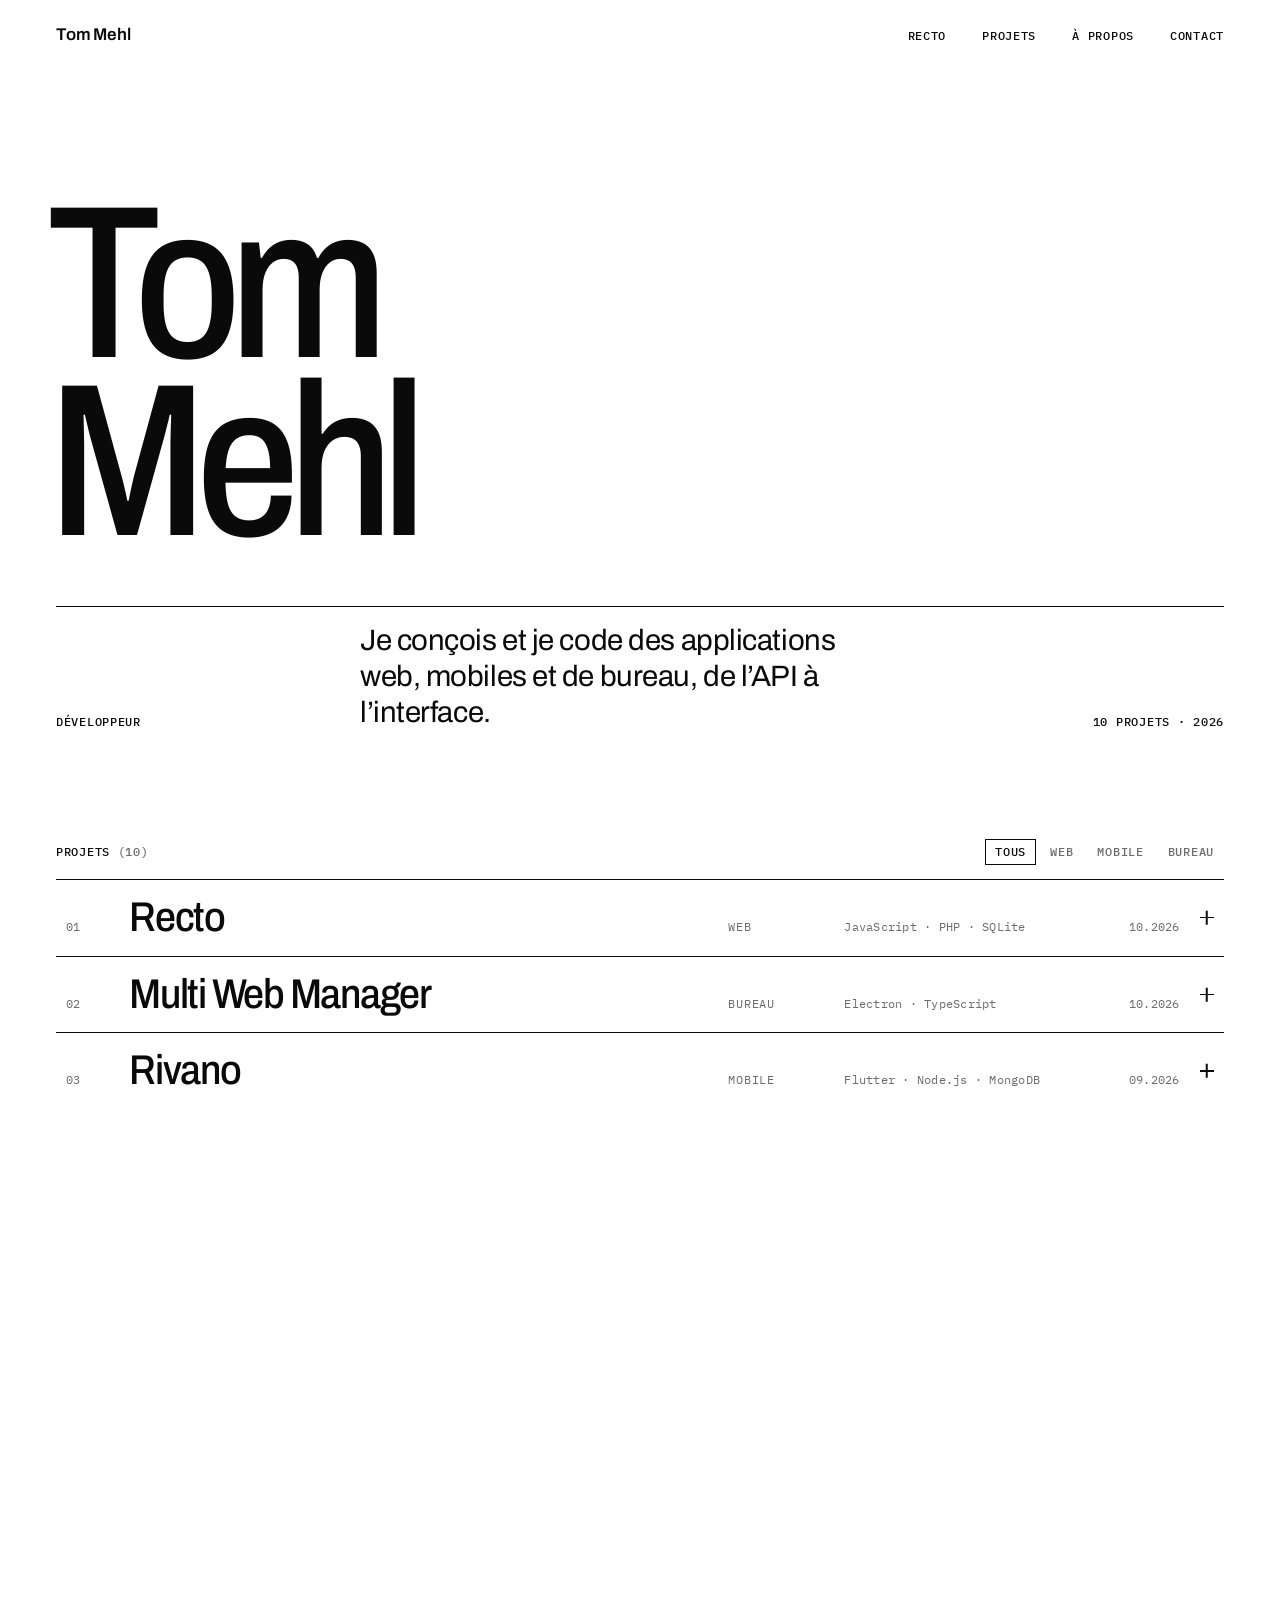
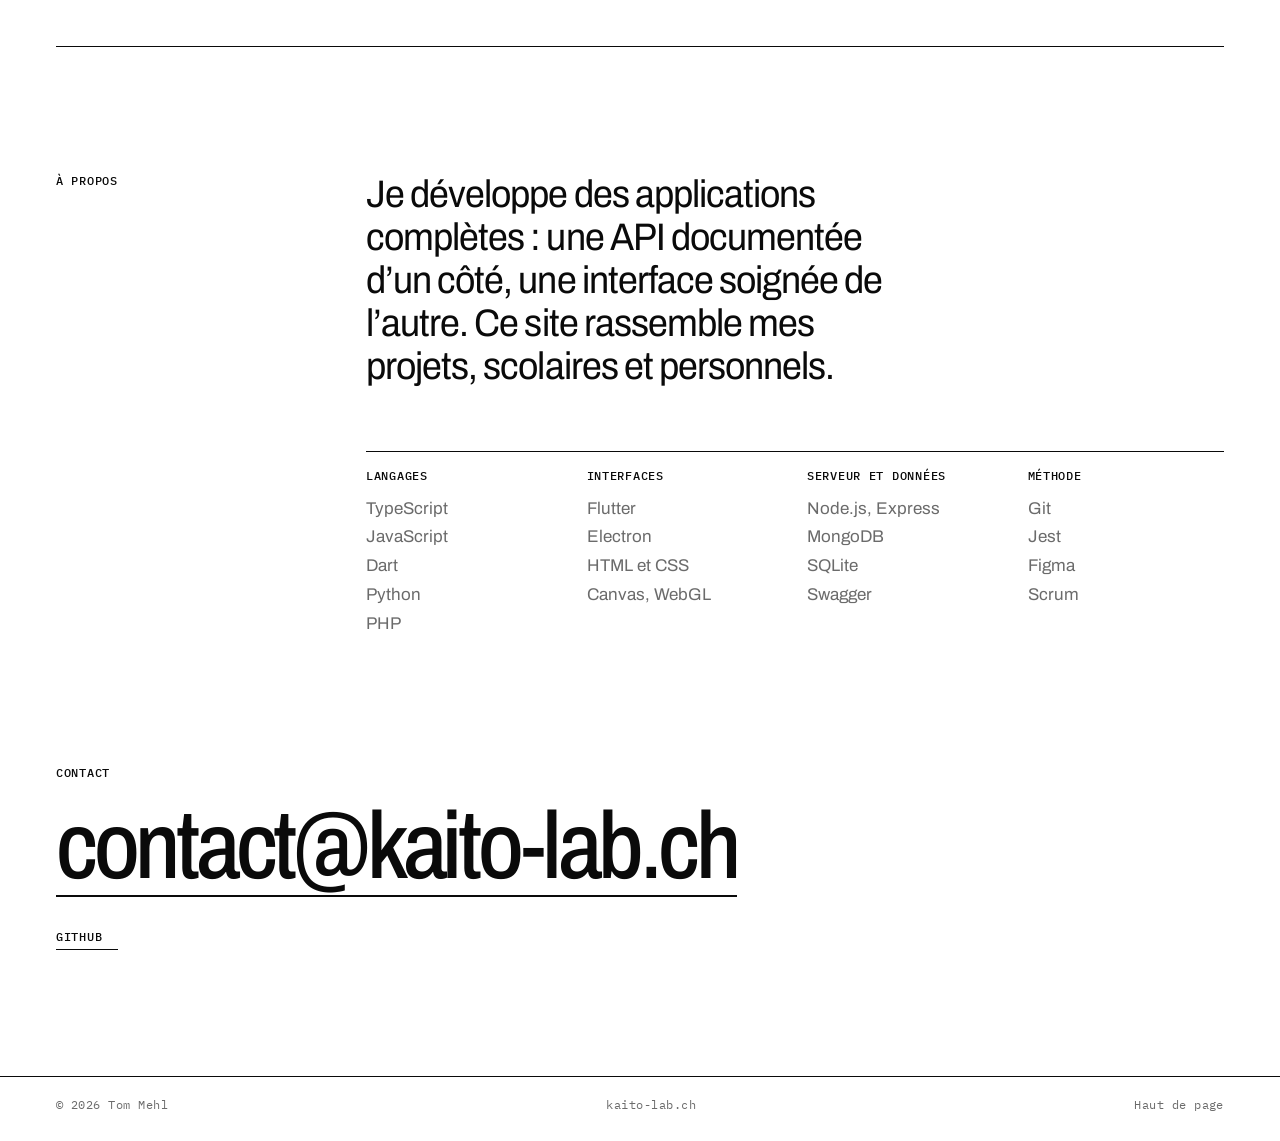
==== site/index.html @ 5cef2569 "Portfolio noir et blanc de kaito-lab.ch - Une page : index typographique des projets, filtres, aperç" ====
<!doctype html>
<html lang="fr">
<head>
  <meta charset="utf-8">
  <meta name="viewport" content="width=device-width, initial-scale=1">
  <title>Tom Mehl — Développeur</title>
  <meta name="description" content="Tom Mehl, développeur : applications web, mobiles et de bureau. Projets, outils et contact.">
  <meta name="theme-color" content="#ffffff" media="(prefers-color-scheme: light)">
  <meta name="theme-color" content="#0a0a0a" media="(prefers-color-scheme: dark)">
  <meta name="color-scheme" content="light dark">
  <meta property="og:title" content="Tom Mehl — Développeur">
  <meta property="og:description" content="Applications web, mobiles et de bureau.">
  <meta property="og:type" content="website">
  <link rel="icon" href="favicon.svg" type="image/svg+xml">
  <link rel="preload" href="fonts/archivo-latin-standard-normal.woff2" as="font" type="font/woff2" crossorigin>
  <link rel="stylesheet" href="css/style.css">
  <script>document.documentElement.classList.add('js')</script>
  <script src="js/main.js" defer></script>
</head>
<body>
<a class="skip" href="#projets">Aller aux projets</a>

<header class="top wrap">
  <a class="mark" href="#">Tom Mehl</a>
  <nav aria-label="Sections">
    <a href="/recto/">Recto</a>
    <a href="#projets">Projets</a>
    <a href="#a-propos">À propos</a>
    <a href="#contact">Contact</a>
  </nav>
</header>

<main>
  <section class="hero wrap" aria-labelledby="titre">
    <h1 id="titre">Tom<br>Mehl</h1>
    <div class="hero-foot">
      <p class="label">Développeur</p>
      <p class="lede">Je conçois et je code des applications web, mobiles et de bureau, de l’API à l’interface.</p>
      <p class="label right"><span id="count-hero">10</span> projets · 2026</p>
    </div>
  </section>

  <section class="projects wrap" id="projets" aria-labelledby="titre-projets">
    <div class="section-head">
      <h2 class="label" id="titre-projets">Projets <span class="count" id="count">(10)</span></h2>
      <div class="filters" role="group" aria-label="Filtrer les projets">
        <button type="button" data-filter="tous" aria-pressed="true">Tous</button>
        <button type="button" data-filter="web" aria-pressed="false">Web</button>
        <button type="button" data-filter="mobile" aria-pressed="false">Mobile</button>
        <button type="button" data-filter="bureau" aria-pressed="false">Bureau</button>
      </div>
    </div>

    <ol class="index">
      <li data-cat="web" id="recto">
        <details>
          <summary>
            <span class="n">01</span><span class="name">Recto</span>
            <span class="meta"><span class="kind">Web</span><span class="stack">JavaScript · PHP · SQLite</span><span class="date">10.2026</span></span><span class="toggle" aria-hidden="true"></span>
          </summary>
          <div class="body">
            <figure class="preview"><img src="img/recto.webp" width="1600" height="1000" loading="lazy" decoding="async" alt="Trois écrans de Recto : la liste des listes, une carte retournée et une question du mode Apprendre."></figure>
            <p class="desc">Application de révision inspirée de Quizlet, réduite à l’essentiel&nbsp;: on importe une liste, on la révise en mode Cartes ou Apprendre.</p>
            <ul class="points">
              <li>Import par copier-coller&nbsp;: séparateurs devinés (tabulation, «&nbsp;-&nbsp;», «&nbsp;:&nbsp;»…), aperçu en direct.</li>
              <li>Mode Apprendre par paliers d’environ 7 cartes&nbsp;: choix multiple, puis réponse écrite qui pardonne les fautes de frappe.</li>
              <li>Anneaux de progression animés et mini-succès pour donner envie de continuer.</li>
              <li>Sans compte dans le navigateur, ou avec un compte pour retrouver ses listes partout.</li>
            </ul>
            <p class="links"><a href="/recto/">Ouvrir</a><a href="https://github.com/kaitoooooooooooooooooooo/recto" target="_blank" rel="noopener">Code</a></p>
          </div>
        </details>
      </li>

      <li data-cat="bureau" id="multi-web-manager">
        <details>
          <summary>
            <span class="n">02</span><span class="name">Multi Web Manager</span>
            <span class="meta"><span class="kind">Bureau</span><span class="stack">Electron · TypeScript</span><span class="date">10.2026</span></span><span class="toggle" aria-hidden="true"></span>
          </summary>
          <div class="body">
            <figure class="preview"><svg class="schema" viewBox="0 0 1600 1000" role="img" aria-labelledby="mwm-schema">
              <title id="mwm-schema">Schéma : à gauche le mur de 20 pages web en grille, le même curseur reproduit dans chaque cellule ; à droite la console d’administration.</title>
              <text x="90" y="180" class="mono">ÉCRAN 1 — LE MUR</text>
              <rect x="80" y="200" width="896" height="568" class="ln thick"/>
              <rect x="90" y="210" width="166" height="128" class="ln"/><text x="100" y="232" class="mono sm">01</text><path d="M104 252h138M104 268h106M104 284h122" class="ln faint"/><path d="M194 294l0 26 7 -7 5 11 5 -2 -5 -11 10 0z" class="cur ghost"/><rect x="266" y="210" width="166" height="128" class="ln"/><text x="276" y="232" class="mono sm">02</text><path d="M280 252h138M280 268h106M280 284h122" class="ln faint"/><path d="M370 294l0 26 7 -7 5 11 5 -2 -5 -11 10 0z" class="cur ghost"/><rect x="442" y="210" width="166" height="128" class="ln"/><text x="452" y="232" class="mono sm">03</text><path d="M456 252h138M456 268h106M456 284h122" class="ln faint"/><path d="M546 294l0 26 7 -7 5 11 5 -2 -5 -11 10 0z" class="cur ghost"/><rect x="618" y="210" width="166" height="128" class="ln"/><text x="628" y="232" class="mono sm">04</text><path d="M632 252h138M632 268h106M632 284h122" class="ln faint"/><path d="M722 294l0 26 7 -7 5 11 5 -2 -5 -11 10 0z" class="cur ghost"/><rect x="794" y="210" width="166" height="128" class="ln"/><text x="804" y="232" class="mono sm">05</text><path d="M808 252h138M808 268h106M808 284h122" class="ln faint"/><path d="M898 294l0 26 7 -7 5 11 5 -2 -5 -11 10 0z" class="cur ghost"/><rect x="90" y="348" width="166" height="128" class="ln"/><text x="100" y="370" class="mono sm">06</text><path d="M104 390h138M104 406h106M104 422h122" class="ln faint"/><path d="M194 432l0 26 7 -7 5 11 5 -2 -5 -11 10 0z" class="cur ghost"/><rect x="266" y="348" width="166" height="128" class="ln"/><text x="276" y="370" class="mono sm">07</text><path d="M280 390h138M280 406h106M280 422h122" class="ln faint"/><path d="M370 432l0 26 7 -7 5 11 5 -2 -5 -11 10 0z" class="cur"/><rect x="442" y="348" width="166" height="128" class="ln"/><text x="452" y="370" class="mono sm">08</text><path d="M456 390h138M456 406h106M456 422h122" class="ln faint"/><path d="M546 432l0 26 7 -7 5 11 5 -2 -5 -11 10 0z" class="cur ghost"/><rect x="618" y="348" width="166" height="128" class="ln"/><text x="628" y="370" class="mono sm">09</text><path d="M632 390h138M632 406h106M632 422h122" class="ln faint"/><path d="M722 432l0 26 7 -7 5 11 5 -2 -5 -11 10 0z" class="cur ghost"/><rect x="794" y="348" width="166" height="128" class="ln"/><text x="804" y="370" class="mono sm">10</text><path d="M808 390h138M808 406h106M808 422h122" class="ln faint"/><path d="M898 432l0 26 7 -7 5 11 5 -2 -5 -11 10 0z" class="cur ghost"/><rect x="90" y="486" width="166" height="128" class="ln"/><text x="100" y="508" class="mono sm">11</text><path d="M104 528h138M104 544h106M104 560h122" class="ln faint"/><path d="M194 570l0 26 7 -7 5 11 5 -2 -5 -11 10 0z" class="cur ghost"/><rect x="266" y="486" width="166" height="128" class="ln"/><text x="276" y="508" class="mono sm">12</text><path d="M280 528h138M280 544h106M280 560h122" class="ln faint"/><path d="M370 570l0 26 7 -7 5 11 5 -2 -5 -11 10 0z" class="cur ghost"/><rect x="442" y="486" width="166" height="128" class="ln"/><text x="452" y="508" class="mono sm">13</text><path d="M456 528h138M456 544h106M456 560h122" class="ln faint"/><path d="M546 570l0 26 7 -7 5 11 5 -2 -5 -11 10 0z" class="cur ghost"/><rect x="618" y="486" width="166" height="128" class="ln"/><text x="628" y="508" class="mono sm">14</text><path d="M632 528h138M632 544h106M632 560h122" class="ln faint"/><path d="M722 570l0 26 7 -7 5 11 5 -2 -5 -11 10 0z" class="cur ghost"/><rect x="794" y="486" width="166" height="128" class="ln"/><text x="804" y="508" class="mono sm">15</text><path d="M808 528h138M808 544h106M808 560h122" class="ln faint"/><path d="M898 570l0 26 7 -7 5 11 5 -2 -5 -11 10 0z" class="cur ghost"/><rect x="90" y="624" width="166" height="128" class="ln"/><text x="100" y="646" class="mono sm">16</text><path d="M104 666h138M104 682h106M104 698h122" class="ln faint"/><path d="M194 708l0 26 7 -7 5 11 5 -2 -5 -11 10 0z" class="cur ghost"/><rect x="266" y="624" width="166" height="128" class="ln"/><text x="276" y="646" class="mono sm">17</text><path d="M280 666h138M280 682h106M280 698h122" class="ln faint"/><path d="M370 708l0 26 7 -7 5 11 5 -2 -5 -11 10 0z" class="cur ghost"/><rect x="442" y="624" width="166" height="128" class="ln"/><text x="452" y="646" class="mono sm">18</text><path d="M456 666h138M456 682h106M456 698h122" class="ln faint"/><path d="M546 708l0 26 7 -7 5 11 5 -2 -5 -11 10 0z" class="cur ghost"/><rect x="618" y="624" width="166" height="128" class="ln"/><text x="628" y="646" class="mono sm">19</text><path d="M632 666h138M632 682h106M632 698h122" class="ln faint"/><path d="M722 708l0 26 7 -7 5 11 5 -2 -5 -11 10 0z" class="cur ghost"/><rect x="794" y="624" width="166" height="128" class="ln"/><text x="804" y="646" class="mono sm">20</text><path d="M808 666h138M808 682h106M808 698h122" class="ln faint"/><path d="M898 708l0 26 7 -7 5 11 5 -2 -5 -11 10 0z" class="cur ghost"/>
              <text x="1040" y="180" class="mono">ÉCRAN 2 — LA CONSOLE</text>
              <rect x="1040" y="200" width="480" height="568" class="ln thick"/>
              <text x="1064" y="250" class="mono">MULTI WEB MANAGER</text><text x="1496" y="250" class="mono sm" text-anchor="end">20 INSTANCES</text>
              <path d="M1040 276h480M1210 276v492" class="ln"/>
              <circle cx="1102" cy="318" r="5" class="dot"/><text x="1118" y="324" class="mono sm">WEB 01</text><circle cx="1102" cy="356" r="5" class="dot"/><text x="1118" y="362" class="mono sm">WEB 02</text><circle cx="1102" cy="394" r="5" class="dot"/><text x="1118" y="400" class="mono sm">WEB 03</text><circle cx="1102" cy="432" r="5" class="dot"/><text x="1118" y="438" class="mono sm">WEB 04</text><circle cx="1102" cy="470" r="5" class="dot"/><text x="1118" y="476" class="mono sm">WEB 05</text><circle cx="1102" cy="508" r="5" class="dot"/><text x="1118" y="514" class="mono sm">WEB 06</text><circle cx="1102" cy="546" r="5" class="dot"/><text x="1118" y="552" class="mono sm">WEB 07</text><circle cx="1102" cy="584" r="5" class="dot"/><text x="1118" y="590" class="mono sm">WEB 08</text><text x="1118" y="636" class="mono sm">…</text>
              <text x="1232" y="318" class="sans">Toutes les instances</text>
              <text x="1232" y="352" class="mono sm">même site · même zoom</text>
              <rect x="1232" y="378" width="18" height="18" class="ln"/><path d="M1236 387l4 4 7-8" class="ln"/>
              <text x="1262" y="393" class="mono sm">répliquer la souris</text>
              <path d="M1232 430h264" class="ln faint"/>
              <text x="1232" y="470" class="sans">Instance choisie</text>
              <text x="1232" y="504" class="mono sm">adresse · recharger · zoom</text>
              <path d="M1232 540h264" class="ln faint"/>
              <text x="1232" y="580" class="sans">Grille · écrans</text>
              <text x="1232" y="614" class="mono sm">5 × 4 · automatique</text>
              <text x="90" y="830" class="mono sm">Un clic dans la cellule 07 est reproduit au même endroit dans toutes les autres.</text>
            </svg></figure>
            <p class="desc">Navigateur multi-instance pour Windows&nbsp;: jusqu’à vingt pages web isolées en grille sur un écran, pilotées depuis une console d’administration sur un second écran.</p>
            <ul class="points">
              <li>Chaque cellule est un vrai navigateur isolé&nbsp;: cookies, stockage et session séparés.</li>
              <li>Réplication de la souris&nbsp;: un clic dans une cellule est reproduit dans toutes les autres.</li>
              <li>Au redémarrage, la même grille rouvre les mêmes pages.</li>
            </ul>
            <p class="links"><a href="https://github.com/kaitoooooooooooooooooooo/MultiWebManager" target="_blank" rel="noopener">Code</a></p>
          </div>
        </details>
      </li>

      <li data-cat="mobile" id="rivano">
        <details>
          <summary>
            <span class="n">03</span><span class="name">Rivano</span>
            <span class="meta"><span class="kind">Mobile</span><span class="stack">Flutter · Node.js · MongoDB</span><span class="date">09.2026</span></span><span class="toggle" aria-hidden="true"></span>
          </summary>
          <div class="body">
            <figure class="preview"><img src="img/rivano.webp" width="1600" height="1000" loading="lazy" decoding="async" alt="Rivano : liste des voitures, fiche d’un véhicule et panneau de filtres."></figure>
            <p class="desc">Application de location de voitures de luxe&nbsp;: un catalogue servi par une API REST, affiché dans une application Flutter fidèle à sa maquette Figma. Projet de troisième année, mené en Scrum.</p>
            <ul class="points">
              <li>API Express et MongoDB documentée avec Swagger, testée avec Jest et Supertest.</li>
              <li>État géré avec Riverpod&nbsp;; chaque écran traite le chargement, l’erreur et les données.</li>
              <li>Recherche, filtres et fiche détaillée de chaque véhicule.</li>
            </ul>
            <p class="links"><a href="https://github.com/kaitoooooooooooooooooooo/car-rental" target="_blank" rel="noopener">Code</a></p>
          </div>
        </details>
      </li>

      <li data-cat="bureau" id="pdf-to-markdown">
        <details>
          <summary>
            <span class="n">04</span><span class="name">PDF to Markdown</span>
            <span class="meta"><span class="kind">Bureau</span><span class="stack">Python</span><span class="date">06.2026</span></span><span class="toggle" aria-hidden="true"></span>
          </summary>
          <div class="body">
            <figure class="preview"><img src="img/pdf-to-markdown.webp" width="1600" height="1000" loading="lazy" decoding="async" alt="La fenêtre de PDF to Markdown après la conversion de trois fichiers."></figure>
            <p class="desc">Petite application de bureau qui convertit d’un coup tous les PDF d’un dossier en fichiers Markdown, enregistrés à côté des originaux.</p>
            <ul class="points">
              <li>Un seul fichier .exe pour Windows, sans installation.</li>
              <li>Extraction du texte avec pdfplumber, empaquetage avec PyInstaller.</li>
            </ul>
            <p class="links"><a href="https://github.com/kaitoooooooooooooooooooo/pdf-to-markdown-toolkit/releases/latest" target="_blank" rel="noopener">Télécharger</a><a href="https://github.com/kaitoooooooooooooooooooo/pdf-to-markdown-toolkit" target="_blank" rel="noopener">Code</a></p>
          </div>
        </details>
      </li>

      <li data-cat="web" id="nova-strike">
        <details>
          <summary>
            <span class="n">05</span><span class="name">Nova Strike</span>
            <span class="meta"><span class="kind">Web</span><span class="stack">TypeScript · Canvas</span><span class="date">06.2026</span></span><span class="toggle" aria-hidden="true"></span>
          </summary>
          <div class="body">
            <figure class="preview"><img src="img/nova-strike.webp" width="1600" height="1000" loading="lazy" decoding="async" alt="L’écran d’accueil de Nova Strike, avec le score, les bonus et les améliorations."></figure>
            <p class="desc">Jeu de tir spatial dans le navigateur, écrit en TypeScript et dessiné dans un canvas HTML.</p>
            <ul class="points">
              <li>Météores et aliens à abattre, bonus à ramasser.</li>
              <li>Améliorations&nbsp;: vitesse, dégâts, vie supplémentaire.</li>
              <li>Explosions animées image par image.</li>
            </ul>
            <p class="links"><a href="https://kaitoooooooooooooooooooo.github.io/Nova-Strike/" target="_blank" rel="noopener">Jouer</a><a href="https://github.com/kaitoooooooooooooooooooo/Nova-Strike" target="_blank" rel="noopener">Code</a></p>
          </div>
        </details>
      </li>

      <li data-cat="mobile" id="bookedo">
        <details>
          <summary>
            <span class="n">06</span><span class="name">Bookedo</span>
            <span class="meta"><span class="kind">Mobile</span><span class="stack">Flutter</span><span class="date">06.2026</span></span><span class="toggle" aria-hidden="true"></span>
          </summary>
          <div class="body">
            <figure class="preview"><img src="img/bookedo.webp" width="1600" height="1000" loading="lazy" decoding="async" alt="Bookedo : accueil, bibliothèque et fiche d’un livre."></figure>
            <p class="desc">Application de bibliothèque personnelle en Flutter.</p>
            <p class="links"><a href="https://github.com/kaitoooooooooooooooooooo/Bookedo" target="_blank" rel="noopener">Code</a></p>
          </div>
        </details>
      </li>

      <li data-cat="web" id="crypto-widget">
        <details>
          <summary>
            <span class="n">07</span><span class="name">Crypto Widget</span>
            <span class="meta"><span class="kind">Web</span><span class="stack">HTML · JavaScript</span><span class="date">04.2026</span></span><span class="toggle" aria-hidden="true"></span>
          </summary>
          <div class="body">
            <figure class="preview"><img src="img/crypto-widget.webp" width="1600" height="1000" loading="lazy" decoding="async" alt="Le widget Crypto : cours du bitcoin et graphique sur sept jours."></figure>
            <p class="desc">Cours d’une cryptomonnaie en direct, avec un graphique sur un jour à un an, le choix de la devise et une actualisation automatique.</p>
            <ul class="points">
              <li>Un seul fichier HTML, à glisser dans une page de nouvel onglet.</li>
              <li>Couleurs de hausse, de baisse et de fond personnalisables.</li>
            </ul>
            <p class="links"><a href="https://kaitoooooooooooooooooooo.github.io/cryptoTrackerWidget/" target="_blank" rel="noopener">Démo</a><a href="https://github.com/kaitoooooooooooooooooooo/cryptoTrackerWidget" target="_blank" rel="noopener">Code</a></p>
          </div>
        </details>
      </li>

      <li data-cat="mobile" id="neodex">
        <details>
          <summary>
            <span class="n">08</span><span class="name">NeoDex</span>
            <span class="meta"><span class="kind">Mobile</span><span class="stack">Flutter · Node.js · MongoDB</span><span class="date">03.2026</span></span><span class="toggle" aria-hidden="true"></span>
          </summary>
          <div class="body">
            <figure class="preview"><img src="img/neodex.webp" width="1600" height="1000" loading="lazy" decoding="async" alt="NeoDex : liste des Pokémon, fiche de Bulbizarre et tirage au hasard."></figure>
            <p class="desc">Application Pokémon complète&nbsp;: les 1025 Pokémon et leurs formes chromatiques, une recherche par nom, numéro ou type, et un Pokédex personnel.</p>
            <ul class="points">
              <li>Client Flutter en architecture par fonctionnalités, avec Riverpod et GoRouter.</li>
              <li>API REST Express (MVC) documentée avec Swagger.</li>
              <li>Tirage d’un Pokémon au hasard, animé avec Lottie.</li>
            </ul>
            <p class="links"><a href="https://github.com/kaitoooooooooooooooooooo/pokemon-app" target="_blank" rel="noopener">Code</a></p>
          </div>
        </details>
      </li>

      <li data-cat="web" id="3d-viewer">
        <details>
          <summary>
            <span class="n">09</span><span class="name">3D Viewer</span>
            <span class="meta"><span class="kind">Web</span><span class="stack">JavaScript · WebGL</span><span class="date">03.2026</span></span><span class="toggle" aria-hidden="true"></span>
          </summary>
          <div class="body">
            <figure class="preview"><img src="img/3d-viewer.webp" width="1600" height="1000" loading="lazy" decoding="async" alt="3D Viewer : un modèle de voiture chargé, avec le panneau des réglages."></figure>
            <p class="desc">Visionneuse 3D légère qui tourne entièrement dans le navigateur, pensée comme un widget pour une page de nouvel onglet.</p>
            <ul class="points">
              <li>Glisser-déposer d’un modèle, rotation automatique, contrôle à la souris ou au doigt.</li>
              <li>Matériaux verre, filaire ou plein&nbsp;; lumière réglable en direct.</li>
              <li>Modèles gardés dans le navigateur (IndexedDB), sans serveur.</li>
            </ul>
            <p class="links"><a href="https://kaitoooooooooooooooooooo.github.io/3dview.github.io/" target="_blank" rel="noopener">Démo</a><a href="https://github.com/kaitoooooooooooooooooooo/3dview.github.io" target="_blank" rel="noopener">Code</a></p>
          </div>
        </details>
      </li>

      <li data-cat="web" id="countdown-widget">
        <details>
          <summary>
            <span class="n">10</span><span class="name">Countdown Widget</span>
            <span class="meta"><span class="kind">Web</span><span class="stack">HTML · CSS · JavaScript</span><span class="date">03.2026</span></span><span class="toggle" aria-hidden="true"></span>
          </summary>
          <div class="body">
            <figure class="preview"><img src="img/countdown-widget.webp" width="1600" height="1000" loading="lazy" decoding="async" alt="Le widget Countdown, prêt à compter les jours jusqu’à un événement."></figure>
            <p class="desc">Compte à rebours personnalisable&nbsp;: nom de l’événement, date cible, couleurs, thème, taille et unités affichées.</p>
            <p class="links"><a href="https://kaitoooooooooooooooooooo.github.io/CountdownWidget.github.io/" target="_blank" rel="noopener">Démo</a><a href="https://github.com/kaitoooooooooooooooooooo/CountdownWidget.github.io" target="_blank" rel="noopener">Code</a></p>
          </div>
        </details>
      </li>
    </ol>
  </section>

  <section class="about wrap" id="a-propos" aria-labelledby="titre-propos">
    <h2 class="label" id="titre-propos">À propos</h2>
    <div class="about-body">
      <p class="statement">Je développe des applications complètes&nbsp;: une API documentée d’un côté, une interface soignée de l’autre. Ce site rassemble mes projets, scolaires et personnels.</p>
      <dl class="tools">
        <div><dt>Langages</dt><dd>TypeScript<br>JavaScript<br>Dart<br>Python<br>PHP</dd></div>
        <div><dt>Interfaces</dt><dd>Flutter<br>Electron<br>HTML et CSS<br>Canvas, WebGL</dd></div>
        <div><dt>Serveur et données</dt><dd>Node.js, Express<br>MongoDB<br>SQLite<br>Swagger</dd></div>
        <div><dt>Méthode</dt><dd>Git<br>Jest<br>Figma<br>Scrum</dd></div>
      </dl>
    </div>
  </section>

  <section class="contact wrap" id="contact" aria-labelledby="titre-contact">
    <h2 class="label" id="titre-contact">Contact</h2>
    <a class="mail" href="mailto:contact@kaito-lab.ch">contact@kaito-lab.ch</a>
    <p class="links"><a href="https://github.com/kaitoooooooooooooooooooo" target="_blank" rel="noopener">GitHub</a></p>
  </section>
</main>

<footer class="foot wrap">
  <span>© 2026 Tom Mehl</span>
  <span>kaito-lab.ch</span>
  <a href="#">Haut de page</a>
</footer>
</body>
</html>
---- site/css/style.css ----
/* Portfolio de Tom Mehl — noir et blanc, une grille, deux polices. */
@font-face {
  font-family: "Archivo"; font-style: normal; font-display: swap;
  font-weight: 100 900; font-stretch: 62% 125%;
  src: url("../fonts/archivo-latin-standard-normal.woff2") format("woff2-variations"), url("../fonts/archivo-latin-standard-normal.woff2") format("woff2");
}
@font-face {
  font-family: "IBM Plex Mono"; font-style: normal; font-weight: 400; font-display: swap;
  src: url("../fonts/ibm-plex-mono-latin-400-normal.woff2") format("woff2");
}
@font-face {
  font-family: "IBM Plex Mono"; font-style: normal; font-weight: 500; font-display: swap;
  src: url("../fonts/ibm-plex-mono-latin-500-normal.woff2") format("woff2");
}

:root {
  --bg: #ffffff;
  --fg: #0a0a0a;
  --mute: #6b6b6b;
  --hair: #d9d9d9;
  --soft: #f0f0f0;
  --sans: "Archivo", "Helvetica Neue", Helvetica, Arial, sans-serif;
  --mono: "IBM Plex Mono", ui-monospace, "Cascadia Mono", Consolas, monospace;
  --pad: clamp(18px, 4.5vw, 56px);
  --arrow: url("data:image/svg+xml,%3Csvg xmlns='http://www.w3.org/2000/svg' viewBox='0 0 12 12'%3E%3Cpath d='M3 9 9 3M4 3h5v5' fill='none' stroke='black' stroke-width='1.3'/%3E%3C/svg%3E");
  color-scheme: light;
}
@media (prefers-color-scheme: dark) {
  :root { --bg: #0a0a0a; --fg: #f2f2f2; --mute: #8c8c8c; --hair: #2a2a2a; --soft: #171717; color-scheme: dark; }
}

*, *::before, *::after { box-sizing: border-box; }
html { -webkit-text-size-adjust: 100%; scroll-behavior: smooth; }
body {
  margin: 0; background: var(--bg); color: var(--fg);
  font: 400 1.0625rem/1.5 var(--sans); font-stretch: 100%;
  -webkit-font-smoothing: antialiased; text-rendering: optimizeLegibility;
}
::selection { background: var(--fg); color: var(--bg); }
a { color: inherit; text-decoration-thickness: 1px; text-underline-offset: .2em; }
:focus-visible { outline: 2px solid var(--fg); outline-offset: 3px; }
h1, h2, p, ol, ul, dl, dd { margin: 0; }
.wrap { max-width: 1320px; margin: 0 auto; padding-inline: var(--pad); }
.label { font: 500 .75rem/1.4 var(--mono); letter-spacing: .06em; text-transform: uppercase; }
.skip { position: absolute; left: -9999px; }
.skip:focus { left: var(--pad); top: 12px; background: var(--fg); color: var(--bg); padding: 8px 12px; z-index: 10; }

/* --- En-tête --------------------------------------------------------------------- */
.top { display: flex; justify-content: space-between; align-items: baseline; padding-block: 22px; }
.mark { font-weight: 600; text-decoration: none; letter-spacing: -.01em; }
.top nav { display: flex; gap: clamp(14px, 3vw, 36px); }
.top nav a { font: 500 .75rem/1 var(--mono); letter-spacing: .06em; text-transform: uppercase; text-decoration: none; }
.top nav a:hover { text-decoration: underline; }

/* --- Accueil --------------------------------------------------------------------- */
.hero { padding-top: clamp(48px, 14vh, 160px); padding-bottom: clamp(56px, 12vh, 140px); }
.hero h1 {
  font-size: clamp(4.2rem, 17vw, 15.5rem); font-weight: 500; font-stretch: 82%;
  line-height: .82; letter-spacing: -.055em; margin-left: -.04em;
}
.hero-foot {
  display: grid; grid-template-columns: 1fr 2fr 1fr; gap: 24px; align-items: end;
  margin-top: clamp(28px, 6vh, 64px); padding-top: 16px; border-top: 1px solid var(--fg);
}
.lede { font-size: clamp(1.25rem, 2.3vw, 1.85rem); line-height: 1.22; letter-spacing: -.015em; max-width: 30ch; }
.hero-foot .right { text-align: right; }
@media (max-width: 760px) {
  .hero-foot { grid-template-columns: 1fr; }
  .hero-foot .right { text-align: left; }
}

/* --- Projets --------------------------------------------------------------------- */
.projects { padding-bottom: clamp(72px, 14vh, 160px); }
.section-head { display: flex; justify-content: space-between; align-items: baseline; flex-wrap: wrap; gap: 12px; padding-bottom: 14px; }
.count { color: var(--mute); }
.filters { display: flex; gap: 4px; }
.filters button {
  font: 500 .75rem/1 var(--mono); letter-spacing: .06em; text-transform: uppercase;
  background: none; border: 1px solid transparent; color: var(--mute); padding: 6px 9px; cursor: pointer; border-radius: 0;
}
.filters button:hover { color: var(--fg); }
.filters button[aria-pressed="true"] { color: var(--fg); border-color: var(--fg); }

.index { list-style: none; padding: 0; border-bottom: 1px solid var(--fg); }
.index > li { border-top: 1px solid var(--fg); }
.index > li[hidden] { display: none; }
summary {
  display: grid; grid-template-columns: 3.2rem minmax(0, 1fr) 6.5rem minmax(0, 15rem) 5.2rem 1.4rem;
  align-items: baseline; gap: 12px; padding: 16px 10px; cursor: pointer; list-style: none;
  transition: background-color .15s ease, color .15s ease;
}
summary::-webkit-details-marker { display: none; }
/* Ligne inversée : survol à la souris (pas sur écran tactile, où le survol reste collé) et projet ouvert. */
details[open] > summary { background: var(--fg); color: var(--bg); }
details[open] > summary :is(.n, .kind, .stack, .date) { color: inherit; }
@media (hover: hover) {
  summary:hover { background: var(--fg); color: var(--bg); }
  summary:hover :is(.n, .kind, .stack, .date) { color: inherit; }
}
.n, .kind, .stack, .date { font: 400 .78rem/1.3 var(--mono); color: var(--mute); letter-spacing: .02em; }
.kind { text-transform: uppercase; letter-spacing: .06em; }
.date { text-align: right; }
.name { font-size: clamp(1.45rem, 3.3vw, 2.6rem); font-weight: 500; font-stretch: 88%; line-height: 1.05; letter-spacing: -.03em; }
.toggle { position: relative; width: 14px; height: 14px; justify-self: end; align-self: center; }
.toggle::before, .toggle::after { content: ""; position: absolute; inset: 6px 0 auto; height: 1.5px; background: currentColor; transition: transform .2s ease; }
.toggle::after { transform: rotate(90deg); }
details[open] .toggle::after { transform: rotate(0deg); }

.body {
  display: grid; grid-template-columns: 3.2rem minmax(0, 1fr) minmax(0, 1fr); gap: 12px 24px;
  padding: 22px 10px 30px;
}
.body > * { grid-column: 2; }
/* Aperçu : capture en niveaux de gris (fond transparent) ou schéma SVG aux couleurs du thème. */
.preview { grid-column: 2 / -1; margin: 0 0 10px; background: var(--soft); aspect-ratio: 16 / 10; overflow: hidden; }
.preview img, .preview svg { display: block; width: 100%; height: 100%; }
.schema { color: var(--fg); }
.schema .ln { fill: none; stroke: currentColor; stroke-width: 2; }
.schema .thick { stroke-width: 3; }
.schema .faint { opacity: .3; }
.schema .cur, .schema .dot { fill: currentColor; stroke: none; }
.schema .ghost { opacity: .35; }
.schema .mono { font: 500 20px var(--mono); letter-spacing: .06em; fill: currentColor; }
.schema .sm { font-size: 16px; letter-spacing: .03em; }
.schema .sans { font: 500 25px var(--sans); fill: currentColor; }
.desc { font-size: clamp(1.1rem, 1.6vw, 1.3rem); line-height: 1.38; letter-spacing: -.01em; max-width: 44ch; }
.points { grid-column: 3; grid-row: 1 / span 2; list-style: none; padding: 0; font-size: .95rem; color: var(--mute); }
.points li { padding: 8px 0; border-top: 1px solid var(--hair); }
.points li:first-child { border-top: 0; padding-top: 0; }
.links { display: flex; gap: 22px; flex-wrap: wrap; align-self: end; }
.links a { font: 500 .75rem/1 var(--mono); letter-spacing: .06em; text-transform: uppercase; text-decoration: none; display: inline-flex; gap: 6px; align-items: center; padding: 6px 0; border-bottom: 1px solid currentColor; }
.links a::after { content: ""; width: .8em; height: .8em; background: currentColor; -webkit-mask: var(--arrow) center / contain no-repeat; mask: var(--arrow) center / contain no-repeat; }
.links a[href^="/"]::after, .links a[href^="mailto:"]::after { transform: rotate(45deg); }
.links a:hover { border-bottom-width: 2px; }

.meta { display: contents; }
@media (max-width: 860px) {
  summary { grid-template-columns: 2.4rem minmax(0, 1fr) 1.4rem; row-gap: 6px; }
  .meta { display: flex; gap: 2px 14px; grid-column: 2; grid-row: 2; flex-wrap: wrap; }
  .meta .date { display: none; }
  summary .toggle { grid-column: 3; grid-row: 1; }
  .body { grid-template-columns: 2.4rem minmax(0, 1fr); }
  .points { grid-column: 2; grid-row: auto; }
  .preview { grid-column: 1 / -1; }
}

/* --- À propos -------------------------------------------------------------------- */
.about { display: grid; grid-template-columns: 1fr 3fr; gap: 24px; padding-bottom: clamp(72px, 14vh, 160px); }
.statement { font-size: clamp(1.5rem, 3vw, 2.5rem); line-height: 1.12; letter-spacing: -.025em; font-stretch: 92%; max-width: 26ch; }
.tools { display: grid; grid-template-columns: repeat(4, minmax(0, 1fr)); gap: 24px; margin-top: clamp(36px, 7vh, 72px); padding-top: 16px; border-top: 1px solid var(--fg); }
.tools dt { font: 500 .75rem/1.4 var(--mono); letter-spacing: .06em; text-transform: uppercase; margin-bottom: 10px; }
.tools dd { color: var(--mute); line-height: 1.7; }
@media (max-width: 860px) {
  .about { grid-template-columns: 1fr; }
  .tools { grid-template-columns: repeat(2, minmax(0, 1fr)); }
}

/* --- Contact --------------------------------------------------------------------- */
.contact { padding-bottom: clamp(72px, 14vh, 160px); }
.contact .label { margin-bottom: 18px; }
.mail {
  display: inline-block; font-size: clamp(1.9rem, 7.4vw, 6.6rem); font-weight: 500; font-stretch: 80%;
  letter-spacing: -.045em; line-height: 1; text-decoration: none; border-bottom: 2px solid currentColor; overflow-wrap: anywhere;
}
.mail:hover { border-bottom-width: 5px; }
.contact .links { margin-top: 28px; }

/* --- Pied ------------------------------------------------------------------------ */
.foot { display: flex; justify-content: space-between; gap: 16px; flex-wrap: wrap; padding-block: 20px 28px; border-top: 1px solid var(--fg); font: 400 .75rem/1.4 var(--mono); letter-spacing: .04em; color: var(--mute); }
.foot a { text-decoration: none; }
.foot a:hover { color: var(--fg); }

/* --- Curseur (souris uniquement, ajouté par main.js) ------------------------------- */
html.custom-cursor, html.custom-cursor * { cursor: none !important; }
.cursor {
  position: fixed; left: 0; top: 0; z-index: 100; width: 14px; height: 14px; margin: -7px 0 0 -7px;
  border-radius: 50%; background: #fff; mix-blend-mode: difference; pointer-events: none; opacity: 0;
  transition: width .2s ease, height .2s ease, margin .2s ease, opacity .2s ease; will-change: transform;
}
.cursor.on { opacity: 1; }
.cursor.big { width: 48px; height: 48px; margin: -24px 0 0 -24px; }
.cursor.down { width: 9px; height: 9px; margin: -4.5px 0 0 -4.5px; }
.cursor.big.down { width: 38px; height: 38px; margin: -19px 0 0 -19px; }
@media (prefers-reduced-motion: reduce) { .cursor { transition: opacity .2s ease; } }

/* --- Apparition ------------------------------------------------------------------ */
@media (prefers-reduced-motion: no-preference) {
  .js .index > li { opacity: 0; transform: translateY(8px); animation: rise .5s cubic-bezier(.2, .7, .2, 1) forwards; animation-delay: calc(var(--i, 0) * 45ms + 120ms); }
  .js .hero h1 { animation: rise .7s cubic-bezier(.2, .7, .2, 1) both; }
}
@keyframes rise { to { opacity: 1; transform: none; } }
@media (prefers-reduced-motion: reduce) { html { scroll-behavior: auto; } summary, .toggle::before, .toggle::after { transition: none; } }
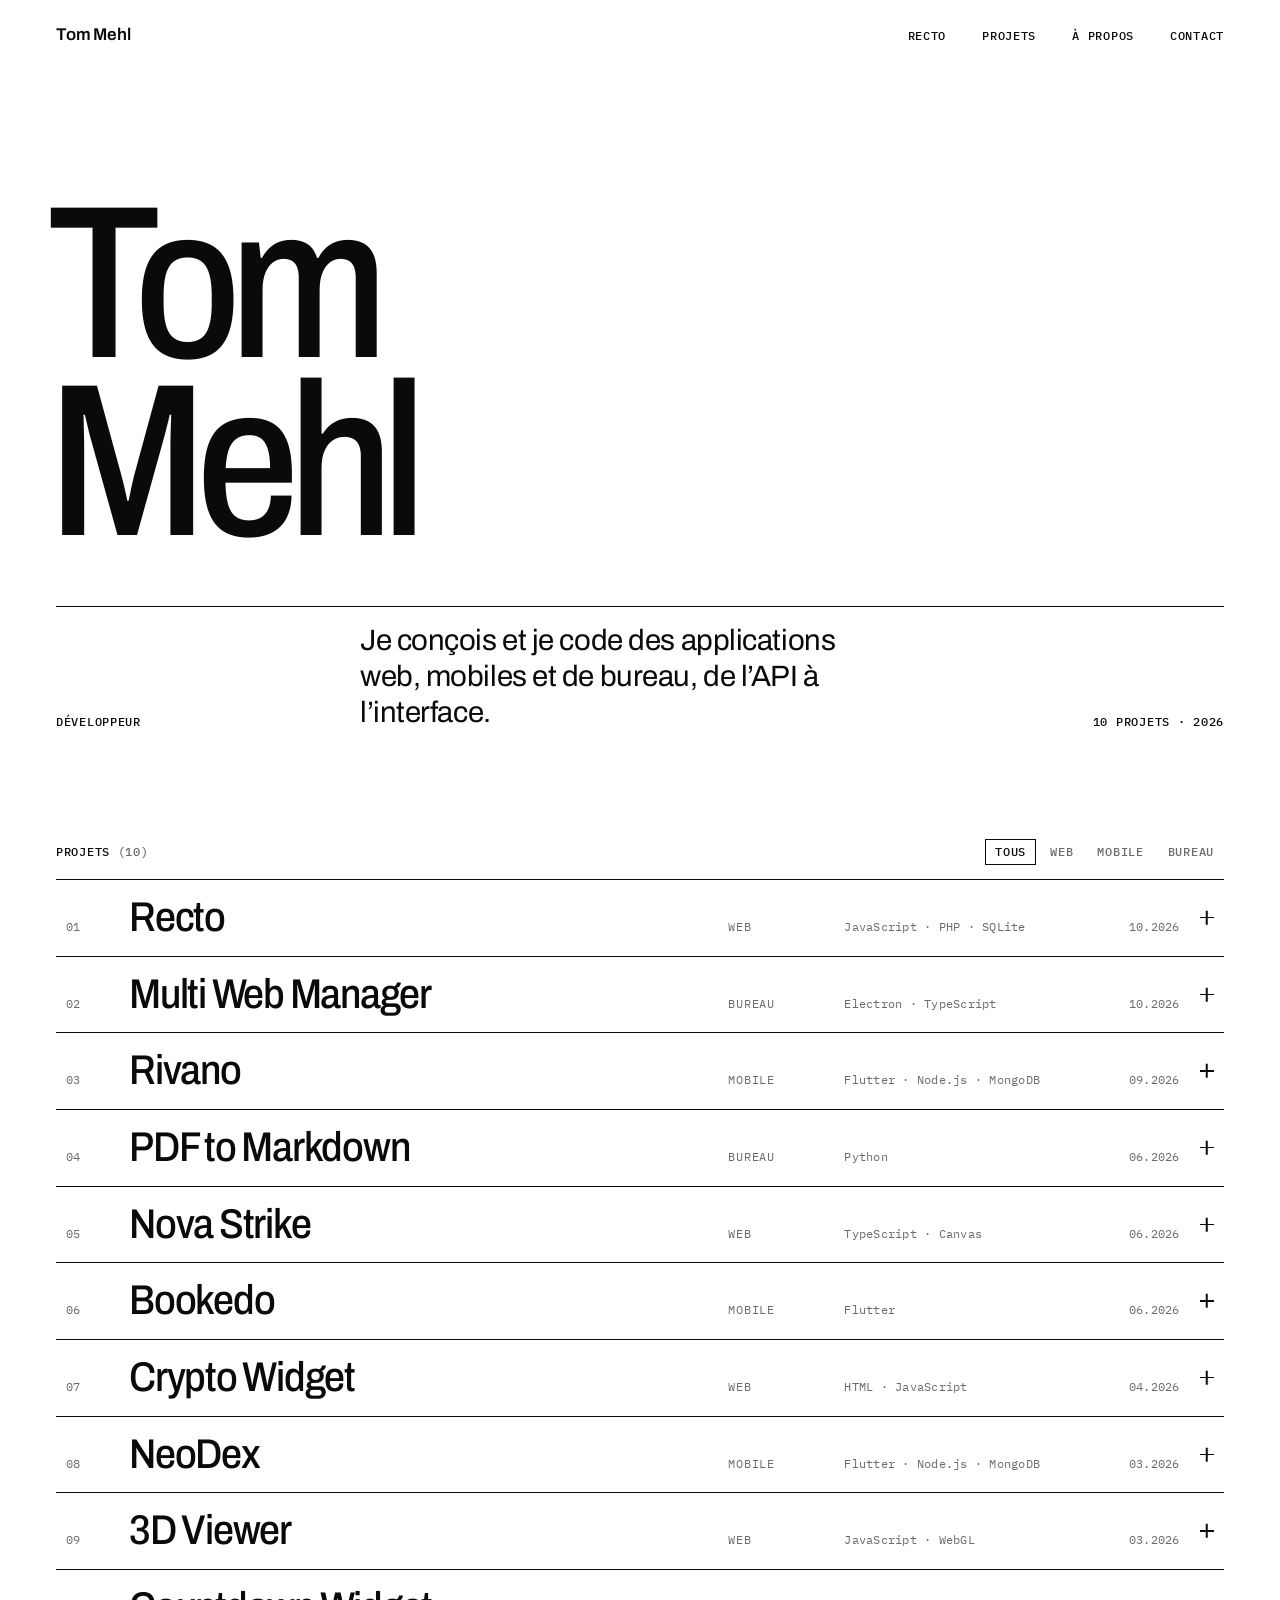
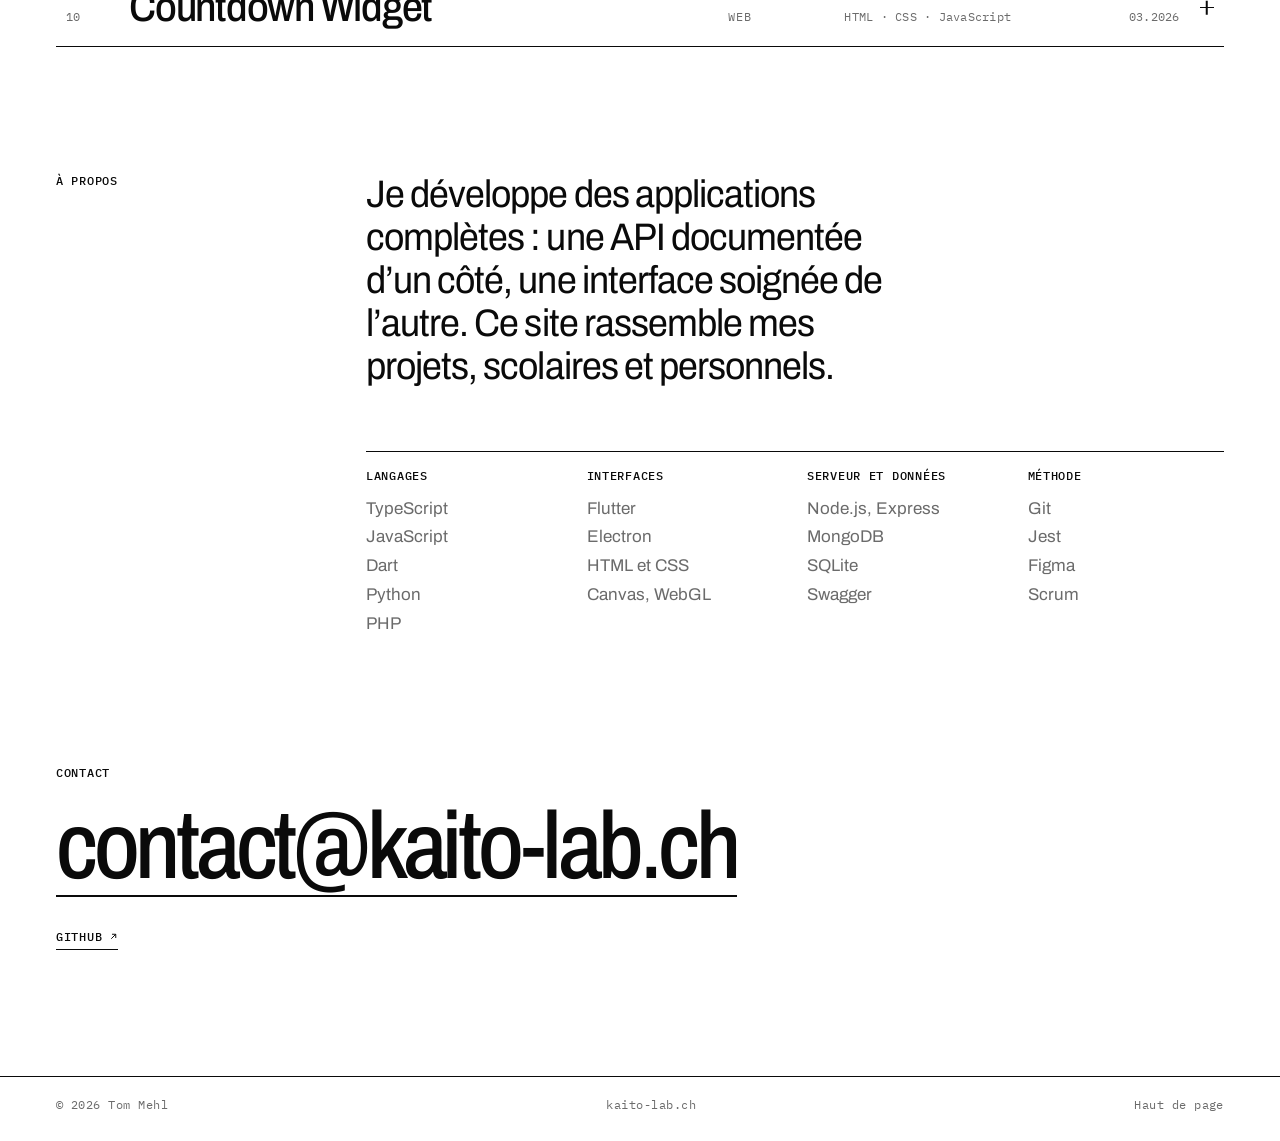
==== commit 317dccab: "Sécurité : HTTPS et adresse unique, en-têtes de sécurité stricts - Redirection vers https://kaito-la" ====
--- a/site/index.html
+++ b/site/index.html
@@ -14,7 +14,7 @@
   <link rel="icon" href="favicon.svg" type="image/svg+xml">
   <link rel="preload" href="fonts/archivo-latin-standard-normal.woff2" as="font" type="font/woff2" crossorigin>
   <link rel="stylesheet" href="css/style.css">
-  <script>document.documentElement.classList.add('js')</script>
+  <script src="js/early.js"></script>
   <script src="js/main.js" defer></script>
 </head>
 <body>
